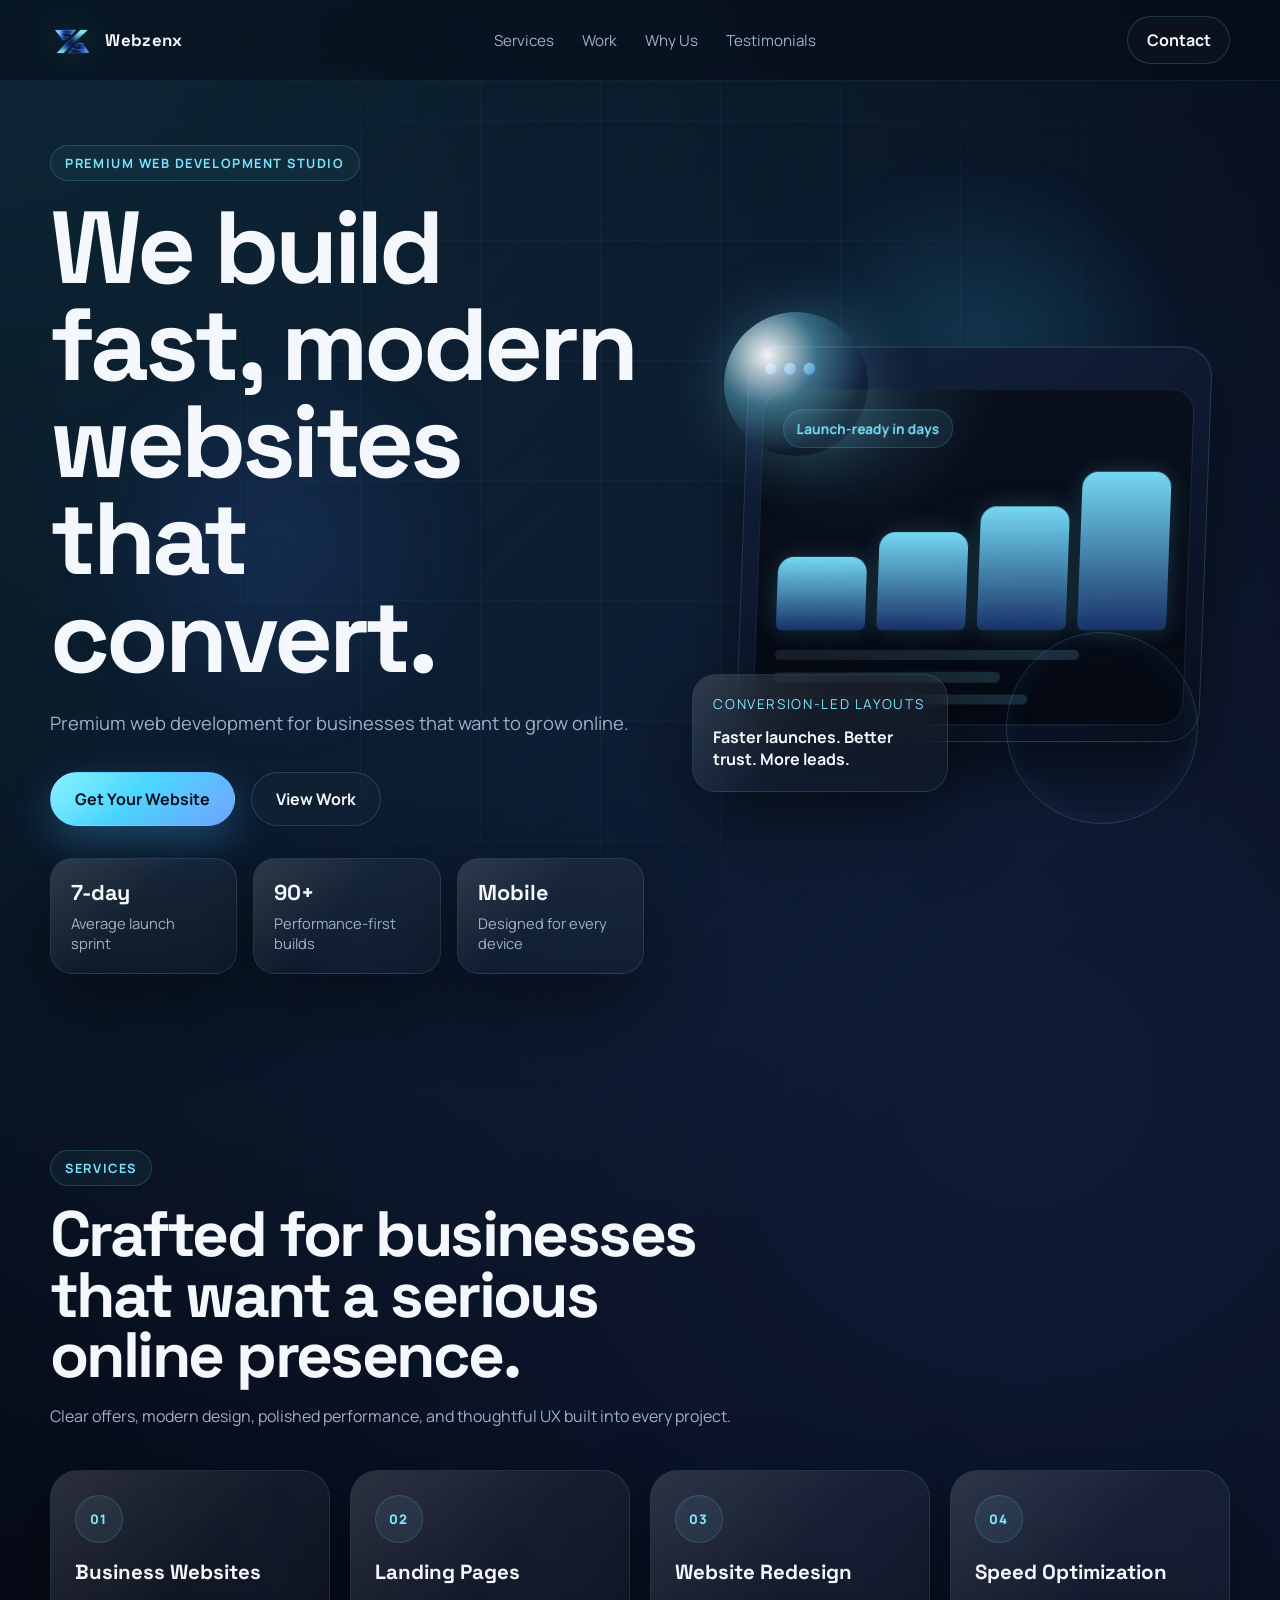
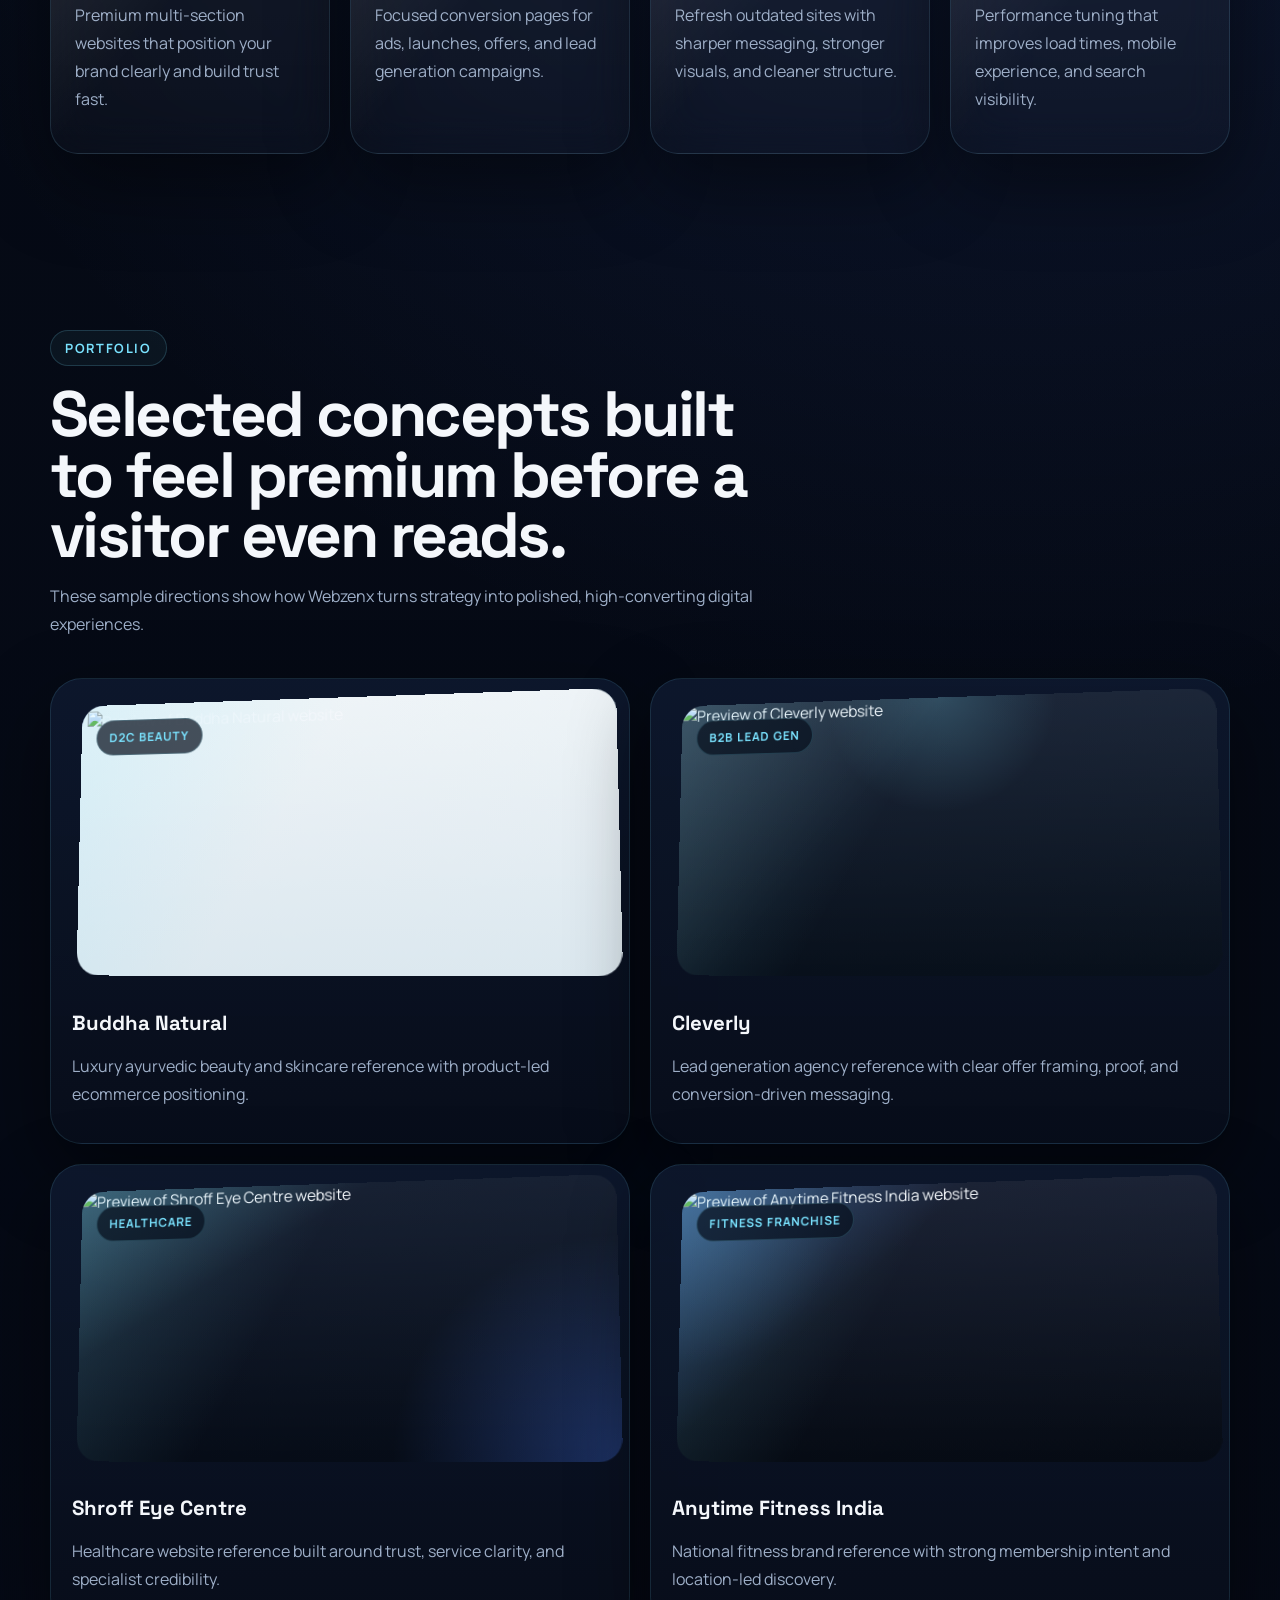
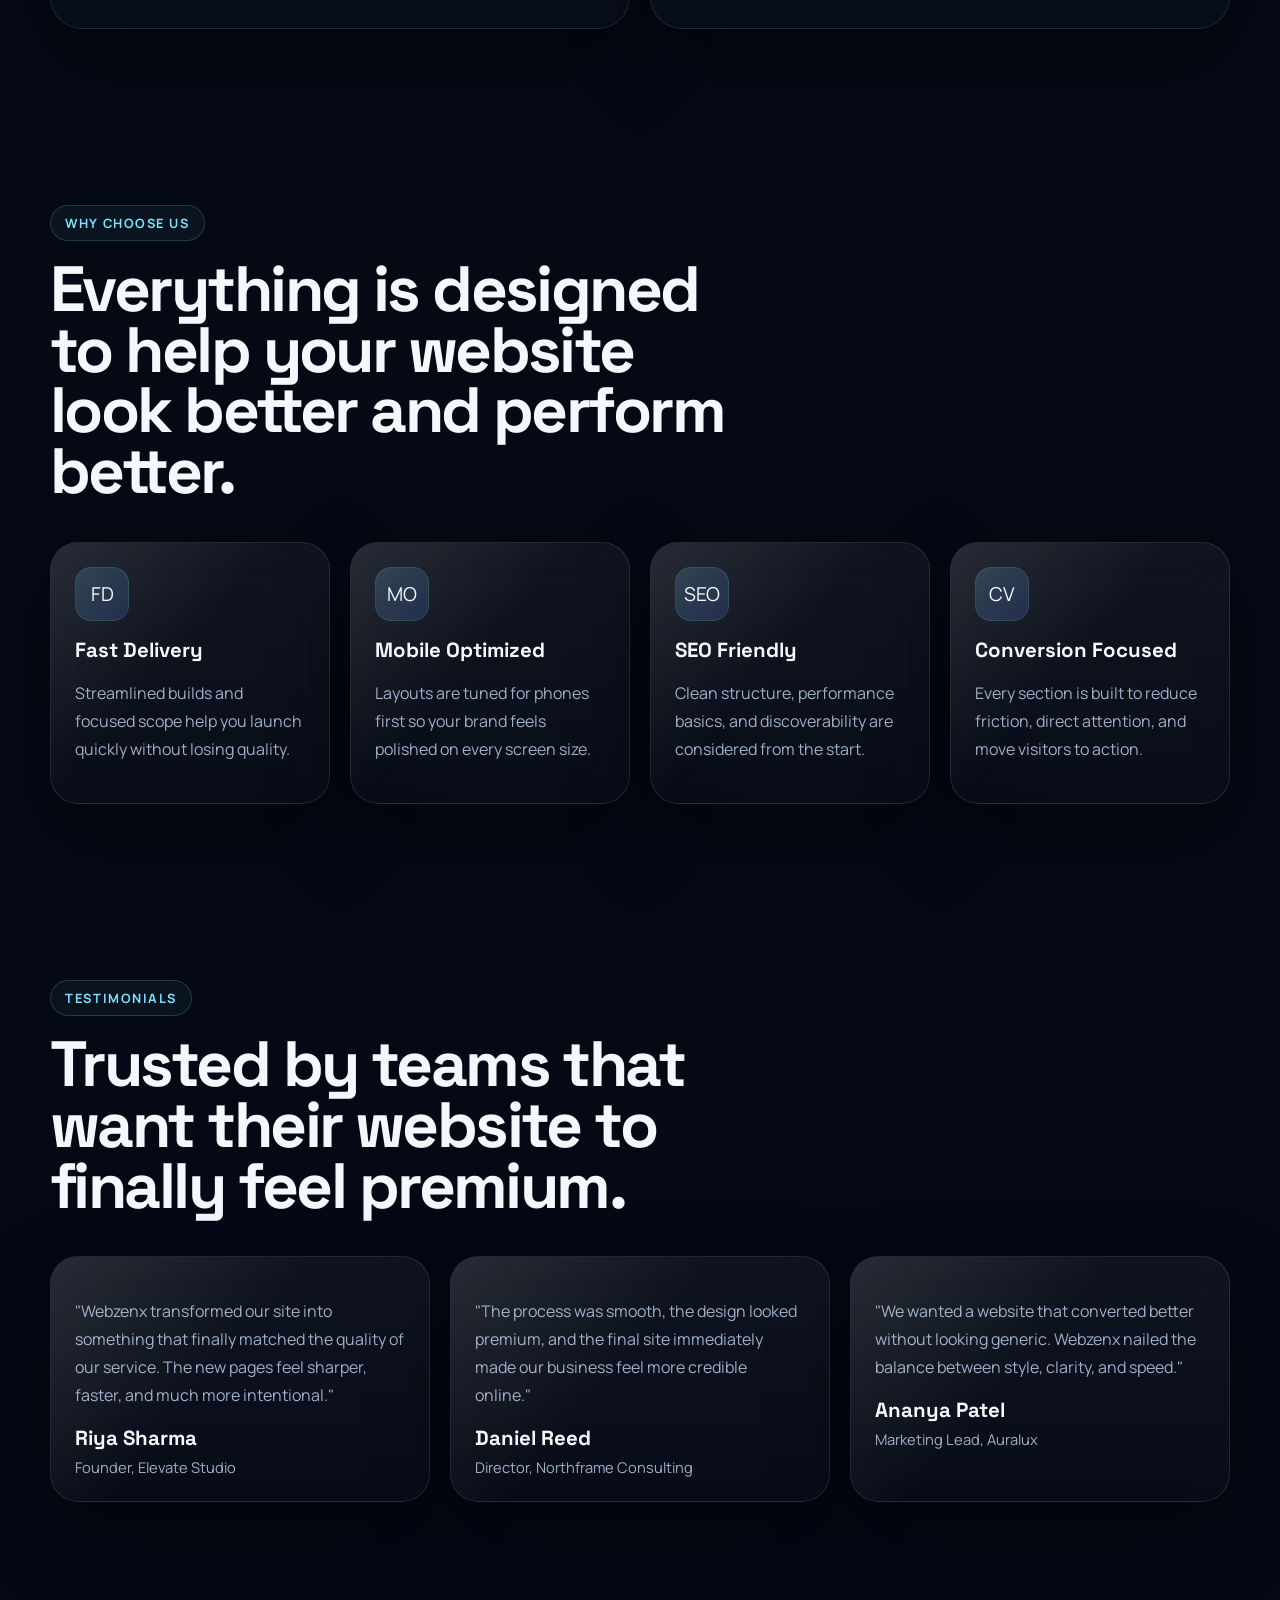
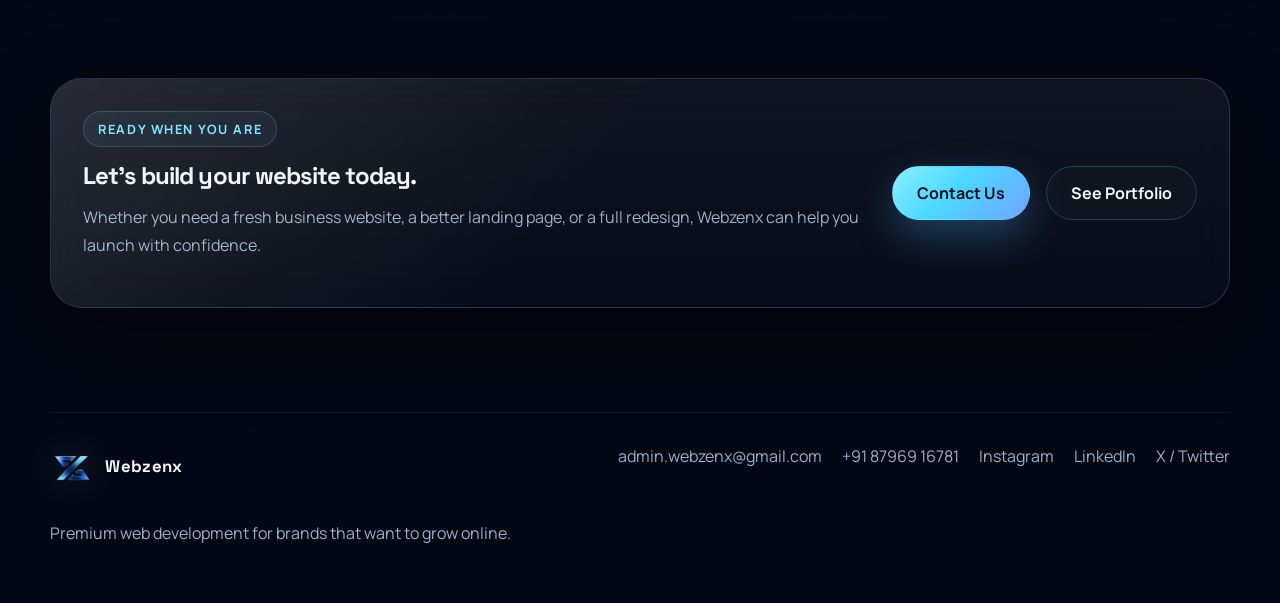
==== index.html @ 7f014e98 "Add files via upload" ====
<!DOCTYPE html>
<html lang="en">
  <head>
    <meta charset="UTF-8" />
    <meta name="viewport" content="width=device-width, initial-scale=1.0" />
    <meta
      name="description"
      content="Webzenx builds fast, modern, conversion-focused websites for ambitious businesses."
    />
    <title>Webzenx | Premium Websites That Convert</title>
    <link rel="preconnect" href="https://fonts.googleapis.com" />
    <link rel="preconnect" href="https://fonts.gstatic.com" crossorigin />
    <link
      href="https://fonts.googleapis.com/css2?family=Manrope:wght@400;500;600;700;800&family=Space+Grotesk:wght@500;700&display=swap"
      rel="stylesheet"
    />
    <link rel="stylesheet" href="styles.css" />
  </head>
  <body>
    <div class="page-shell">
      <div class="bg-grid"></div>
      <div class="bg-orb bg-orb-one"></div>
      <div class="bg-orb bg-orb-two"></div>

      <header class="site-header">
        <div class="container nav">
          <a class="brand" href="/" aria-label="Webzenx home">
            <img src="logo.png" alt="Webzenx logo" class="brand-logo" />
            <span>Webzenx</span>
          </a>
          <nav class="nav-links" aria-label="Primary navigation">
            <a href="/services">Services</a>
            <a href="/work">Work</a>
            <a href="/why-us">Why Us</a>
            <a href="/testimonials">Testimonials</a>
          </nav>
          <a class="button button-small button-ghost" href="/contact">Contact</a>
        </div>
      </header>

      <main id="top">
        <section class="hero section">
          <div class="container hero-layout">
            <div class="hero-copy reveal">
              <div class="eyebrow">Premium web development studio</div>
              <h1>We build fast, modern websites that convert.</h1>
              <p class="hero-subtitle">
                Premium web development for businesses that want to grow online.
              </p>
              <div class="hero-actions">
                <a class="button button-primary" href="/contact">Get Your Website</a>
                <a class="button button-secondary" href="/work">View Work</a>
              </div>
              <div class="hero-metrics">
                <div class="metric-card glass-card">
                  <strong>7-day</strong>
                  <span>Average launch sprint</span>
                </div>
                <div class="metric-card glass-card">
                  <strong>90+</strong>
                  <span>Performance-first builds</span>
                </div>
                <div class="metric-card glass-card">
                  <strong>Mobile</strong>
                  <span>Designed for every device</span>
                </div>
              </div>
            </div>

            <div class="hero-visual reveal">
              <div class="visual-shell">
                <div class="floating-panel panel-main">
                  <div class="panel-header">
                    <span></span>
                    <span></span>
                    <span></span>
                  </div>
                  <div class="panel-screen">
                    <div class="screen-pill">Launch-ready in days</div>
                    <div class="screen-chart">
                      <div></div>
                      <div></div>
                      <div></div>
                      <div></div>
                    </div>
                    <div class="screen-lines">
                      <span></span>
                      <span></span>
                      <span></span>
                    </div>
                  </div>
                </div>

                <div class="floating-orb"></div>
                <div class="floating-ring"></div>
                <div class="floating-card glass-card">
                  <p>Conversion-led layouts</p>
                  <strong>Faster launches. Better trust. More leads.</strong>
                </div>
              </div>
            </div>
          </div>
        </section>

        <section class="section" id="services">
          <div class="container">
            <div class="section-heading reveal">
              <div class="eyebrow">Services</div>
              <h2>Crafted for businesses that want a serious online presence.</h2>
              <p>
                Clear offers, modern design, polished performance, and thoughtful UX
                built into every project.
              </p>
            </div>
            <div class="service-grid">
              <article class="service-card glass-card reveal">
                <div class="service-icon">01</div>
                <h3>Business Websites</h3>
                <p>Premium multi-section websites that position your brand clearly and build trust fast.</p>
              </article>
              <article class="service-card glass-card reveal">
                <div class="service-icon">02</div>
                <h3>Landing Pages</h3>
                <p>Focused conversion pages for ads, launches, offers, and lead generation campaigns.</p>
              </article>
              <article class="service-card glass-card reveal">
                <div class="service-icon">03</div>
                <h3>Website Redesign</h3>
                <p>Refresh outdated sites with sharper messaging, stronger visuals, and cleaner structure.</p>
              </article>
              <article class="service-card glass-card reveal">
                <div class="service-icon">04</div>
                <h3>Speed Optimization</h3>
                <p>Performance tuning that improves load times, mobile experience, and search visibility.</p>
              </article>
            </div>
          </div>
        </section>

        <section class="section portfolio-section" id="portfolio">
          <div class="container">
            <div class="section-heading reveal">
              <div class="eyebrow">Portfolio</div>
              <h2>Selected concepts built to feel premium before a visitor even reads.</h2>
              <p>
                These sample directions show how Webzenx turns strategy into polished,
                high-converting digital experiences.
              </p>
            </div>
            <div class="portfolio-grid">
              <article class="portfolio-card reveal">
                <a class="portfolio-card-link" href="https://www.buddhanatural.com/" target="_blank" rel="noreferrer" aria-label="Open Buddha Natural website">
                  <div class="portfolio-screen portfolio-screen-one">
                    <img class="portfolio-shot portfolio-shot-contain is-loaded" src="https://www.buddhanatural.com/cdn/shop/collections/face-care-products-by-hazel-natural_853677f4-6e37-4f4f-b504-52a28e10a56e.webp?v=1718446400&amp;width=1500" alt="Preview of Buddha Natural website" decoding="async" fetchpriority="high" />
                    <span class="portfolio-tag">D2C Beauty</span>
                  </div>
                  <div class="portfolio-copy">
                    <h3>Buddha Natural</h3>
                    <p>Luxury ayurvedic beauty and skincare reference with product-led ecommerce positioning.</p>
                  </div>
                </a>
              </article>
              <article class="portfolio-card reveal">
                <a class="portfolio-card-link" href="https://www.cleverly.co/" target="_blank" rel="noreferrer" aria-label="Open Cleverly website">
                  <div class="portfolio-screen portfolio-screen-two">
                    <img class="portfolio-shot is-loaded" src="https://i.vimeocdn.com/video/1943824753-e69571d2709132131354ea204472779b4403b2a6b51ea6b021f54b50b8c540cb-d_1280" alt="Preview of Cleverly website" decoding="async" fetchpriority="high" />
                    <span class="portfolio-tag">B2B Lead Gen</span>
                  </div>
                  <div class="portfolio-copy">
                    <h3>Cleverly</h3>
                    <p>Lead generation agency reference with clear offer framing, proof, and conversion-driven messaging.</p>
                  </div>
                </a>
              </article>
              <article class="portfolio-card reveal">
                <a class="portfolio-card-link" href="https://www.shroffeyecentre.com/" target="_blank" rel="noreferrer" aria-label="Open Shroff Eye Centre website">
                  <div class="portfolio-screen portfolio-screen-three">
                    <img class="portfolio-shot is-loaded" src="https://www.shroffeyecentre.com/wp-content/uploads/2024/10/banner_eyecare1.jpg" alt="Preview of Shroff Eye Centre website" decoding="async" fetchpriority="high" />
                    <span class="portfolio-tag">Healthcare</span>
                  </div>
                  <div class="portfolio-copy">
                    <h3>Shroff Eye Centre</h3>
                    <p>Healthcare website reference built around trust, service clarity, and specialist credibility.</p>
                  </div>
                </a>
              </article>
              <article class="portfolio-card reveal">
                <a class="portfolio-card-link" href="https://www.anytimefitness.co.in/" target="_blank" rel="noreferrer" aria-label="Open Anytime Fitness India website">
                  <div class="portfolio-screen portfolio-screen-four">
                    <img class="portfolio-shot is-loaded" src="https://www.anytimefitness.co.in/wp-content/uploads/2025/12/Untitled-design-23.webp" alt="Preview of Anytime Fitness India website" decoding="async" fetchpriority="high" />
                    <span class="portfolio-tag">Fitness Franchise</span>
                  </div>
                  <div class="portfolio-copy">
                    <h3>Anytime Fitness India</h3>
                    <p>National fitness brand reference with strong membership intent and location-led discovery.</p>
                  </div>
                </a>
              </article>
            </div>
          </div>
        </section>

        <section class="section" id="why-us">
          <div class="container">
            <div class="section-heading reveal">
              <div class="eyebrow">Why Choose Us</div>
              <h2>Everything is designed to help your website look better and perform better.</h2>
            </div>
            <div class="benefit-grid">
              <article class="benefit-card glass-card reveal">
                <div class="benefit-icon">FD</div>
                <h3>Fast Delivery</h3>
                <p>Streamlined builds and focused scope help you launch quickly without losing quality.</p>
              </article>
              <article class="benefit-card glass-card reveal">
                <div class="benefit-icon">MO</div>
                <h3>Mobile Optimized</h3>
                <p>Layouts are tuned for phones first so your brand feels polished on every screen size.</p>
              </article>
              <article class="benefit-card glass-card reveal">
                <div class="benefit-icon">SEO</div>
                <h3>SEO Friendly</h3>
                <p>Clean structure, performance basics, and discoverability are considered from the start.</p>
              </article>
              <article class="benefit-card glass-card reveal">
                <div class="benefit-icon">CV</div>
                <h3>Conversion Focused</h3>
                <p>Every section is built to reduce friction, direct attention, and move visitors to action.</p>
              </article>
            </div>
          </div>
        </section>

        <section class="section" id="testimonials">
          <div class="container">
            <div class="section-heading reveal">
              <div class="eyebrow">Testimonials</div>
              <h2>Trusted by teams that want their website to finally feel premium.</h2>
            </div>
            <div class="testimonial-grid">
              <article class="testimonial-card glass-card reveal">
                <p>"Webzenx transformed our site into something that finally matched the quality of our service. The new pages feel sharper, faster, and much more intentional."</p>
                <strong>Riya Sharma</strong>
                <span>Founder, Elevate Studio</span>
              </article>
              <article class="testimonial-card glass-card reveal">
                <p>"The process was smooth, the design looked premium, and the final site immediately made our business feel more credible online."</p>
                <strong>Daniel Reed</strong>
                <span>Director, Northframe Consulting</span>
              </article>
              <article class="testimonial-card glass-card reveal">
                <p>"We wanted a website that converted better without looking generic. Webzenx nailed the balance between style, clarity, and speed."</p>
                <strong>Ananya Patel</strong>
                <span>Marketing Lead, Auralux</span>
              </article>
            </div>
          </div>
        </section>

        <section class="section cta-section" id="contact">
          <div class="container">
            <div class="cta-shell glass-card reveal">
              <div>
                <div class="eyebrow">Ready when you are</div>
                <h2>Let's build your website today.</h2>
                <p>Whether you need a fresh business website, a better landing page, or a full redesign, Webzenx can help you launch with confidence.</p>
              </div>
              <div class="cta-actions">
                <a class="button button-primary" href="/contact">Contact Us</a>
                <a class="button button-secondary" href="/work">See Portfolio</a>
              </div>
            </div>
          </div>
        </section>
      </main>

      <footer class="site-footer">
        <div class="container footer-layout">
          <div>
            <a class="brand footer-brand" href="/">
              <img src="logo.png" alt="Webzenx logo" class="brand-logo" />
              <span>Webzenx</span>
            </a>
            <p>Premium web development for brands that want to grow online.</p>
          </div>
          <div class="footer-links">
            <a href="mailto:admin.webzenx@gmail.com">admin.webzenx@gmail.com</a>
            <a href="tel:+918796916781">+91 87969 16781</a>
            <a href="https://instagram.com" target="_blank" rel="noreferrer">Instagram</a>
            <a href="https://linkedin.com" target="_blank" rel="noreferrer">LinkedIn</a>
            <a href="https://x.com" target="_blank" rel="noreferrer">X / Twitter</a>
          </div>
        </div>
      </footer>
    </div>
    <script src="script.js"></script>
  </body>
</html>
---- styles.css ----
:root {
  --bg: #060b16;
  --surface-border: rgba(143, 220, 255, 0.14);
  --surface-border-strong: rgba(124, 219, 255, 0.4);
  --text: #f4f7fb;
  --muted: #9eafc8;
  --cyan: #7ae3ff;
  --shadow: 0 30px 80px rgba(0, 0, 0, 0.45);
  --radius-xl: 28px;
  --radius-lg: 22px;
  --container: 1180px;
}

* {
  box-sizing: border-box;
}

html {
  scroll-behavior: smooth;
}

body {
  margin: 0;
  font-family: "Manrope", system-ui, sans-serif;
  background:
    radial-gradient(circle at top left, rgba(54, 207, 255, 0.14), transparent 26%),
    radial-gradient(circle at 80% 20%, rgba(75, 125, 255, 0.14), transparent 28%),
    linear-gradient(180deg, #060b16 0%, #040814 100%);
  color: var(--text);
  min-height: 100vh;
  overflow-x: hidden;
}

a {
  color: inherit;
  text-decoration: none;
}

img {
  display: block;
  max-width: 100%;
}

.page-shell {
  position: relative;
  isolation: isolate;
}

.bg-grid,
.bg-orb {
  position: fixed;
  pointer-events: none;
  z-index: -2;
}

.bg-grid {
  inset: 0;
  background-image:
    linear-gradient(rgba(122, 227, 255, 0.045) 1px, transparent 1px),
    linear-gradient(90deg, rgba(122, 227, 255, 0.045) 1px, transparent 1px);
  background-size: 120px 120px;
  mask-image: radial-gradient(circle at center, black 40%, transparent 88%);
}

.bg-orb {
  width: 28rem;
  height: 28rem;
  border-radius: 999px;
  filter: blur(24px);
  opacity: 0.45;
}

.bg-orb-one {
  top: 9rem;
  right: 6%;
  background: radial-gradient(circle, rgba(54, 207, 255, 0.42), transparent 65%);
}

.bg-orb-two {
  bottom: 8rem;
  left: 4%;
  background: radial-gradient(circle, rgba(75, 125, 255, 0.35), transparent 65%);
}

.container {
  width: min(calc(100% - 2rem), var(--container));
  margin: 0 auto;
}

.section {
  padding: 5.5rem 0;
}

.site-header {
  position: sticky;
  top: 0;
  z-index: 20;
  backdrop-filter: blur(18px);
  background: rgba(6, 11, 22, 0.55);
  border-bottom: 1px solid rgba(122, 227, 255, 0.08);
}

.nav {
  min-height: 5rem;
  display: flex;
  align-items: center;
  justify-content: space-between;
  gap: 1rem;
}

.brand {
  display: inline-flex;
  align-items: center;
  gap: 0.85rem;
  font-family: "Space Grotesk", "Manrope", sans-serif;
  font-size: 1.05rem;
  font-weight: 700;
  letter-spacing: 0.02em;
}

.brand-logo {
  width: 2.6rem;
  height: 2.6rem;
  object-fit: contain;
  filter: drop-shadow(0 0 18px rgba(122, 227, 255, 0.22));
}

.nav-links {
  display: inline-flex;
  align-items: center;
  gap: 1.75rem;
  color: var(--muted);
  font-size: 0.95rem;
}

.nav-links a,
.footer-links a {
  transition: color 180ms ease, text-shadow 180ms ease;
}

.nav-links a:hover,
.footer-links a:hover {
  color: var(--text);
  text-shadow: 0 0 18px rgba(122, 227, 255, 0.28);
}

.button {
  display: inline-flex;
  align-items: center;
  justify-content: center;
  min-height: 3.4rem;
  padding: 0.95rem 1.5rem;
  border-radius: 999px;
  font-weight: 700;
  border: 1px solid transparent;
  transition:
    transform 220ms ease,
    box-shadow 220ms ease,
    border-color 220ms ease,
    background-color 220ms ease;
}

.button:hover {
  transform: translateY(-2px);
}

.button-small {
  min-height: 2.85rem;
  padding: 0.75rem 1.15rem;
}

.button-primary {
  color: #04101e;
  background: linear-gradient(135deg, #8af0ff 0%, #4bd7ff 45%, #72a3ff 100%);
  box-shadow: 0 16px 40px rgba(73, 180, 255, 0.3);
}

.button-primary:hover {
  box-shadow: 0 24px 50px rgba(73, 180, 255, 0.38);
}

.button-secondary,
.button-ghost {
  border-color: rgba(122, 227, 255, 0.18);
  background: rgba(255, 255, 255, 0.02);
  color: var(--text);
}

.button-secondary:hover,
.button-ghost:hover {
  border-color: rgba(122, 227, 255, 0.32);
  background: rgba(122, 227, 255, 0.08);
  box-shadow: 0 18px 36px rgba(22, 74, 108, 0.22);
}

.hero {
  padding-top: 4rem;
  min-height: calc(100vh - 5rem);
  display: flex;
  align-items: center;
}

.hero-layout {
  display: grid;
  grid-template-columns: 1.05fr 0.95fr;
  gap: 3rem;
  align-items: center;
}

.eyebrow {
  display: inline-flex;
  padding: 0.5rem 0.9rem;
  border: 1px solid rgba(122, 227, 255, 0.18);
  background: rgba(122, 227, 255, 0.05);
  color: var(--cyan);
  border-radius: 999px;
  font-size: 0.8rem;
  font-weight: 700;
  letter-spacing: 0.12em;
  text-transform: uppercase;
}

.hero h1,
.section-heading h2,
.cta-shell h2 {
  margin: 1.1rem 0 0;
  font-family: "Space Grotesk", "Manrope", sans-serif;
  line-height: 0.95;
  letter-spacing: -0.04em;
}

.hero h1 {
  max-width: 12ch;
  font-size: clamp(3.3rem, 8vw, 6.7rem);
}

.hero-subtitle,
.section-heading p,
.service-card p,
.portfolio-copy p,
.benefit-card p,
.testimonial-card p,
.cta-shell p,
.site-footer p {
  color: var(--muted);
  line-height: 1.75;
}

.hero-subtitle {
  max-width: 42rem;
  margin: 1.4rem 0 0;
  font-size: 1.15rem;
}

.hero-actions {
  display: flex;
  flex-wrap: wrap;
  gap: 1rem;
  margin-top: 2rem;
}

.hero-metrics {
  display: grid;
  grid-template-columns: repeat(3, minmax(0, 1fr));
  gap: 1rem;
  margin-top: 2rem;
}

.glass-card {
  position: relative;
  overflow: hidden;
  background: linear-gradient(180deg, rgba(255, 255, 255, 0.05), rgba(255, 255, 255, 0.02));
  border: 1px solid var(--surface-border);
  box-shadow: var(--shadow);
  backdrop-filter: blur(22px);
}

.glass-card::before {
  content: "";
  position: absolute;
  inset: 0;
  background: linear-gradient(130deg, rgba(255, 255, 255, 0.1), transparent 45%);
  pointer-events: none;
}

.metric-card {
  padding: 1.25rem;
  border-radius: var(--radius-lg);
}

.metric-card strong {
  display: block;
  font-size: 1.35rem;
  font-family: "Space Grotesk", "Manrope", sans-serif;
}

.metric-card span {
  display: block;
  margin-top: 0.45rem;
  color: var(--muted);
  font-size: 0.92rem;
}

.hero-visual {
  perspective: 1200px;
}

.visual-shell {
  position: relative;
  min-height: 35rem;
}

.floating-panel,
.floating-card,
.floating-ring,
.floating-orb {
  position: absolute;
}

.panel-main {
  top: 4rem;
  right: 1rem;
  width: min(100%, 30rem);
  padding: 1rem;
  border-radius: 2rem;
  background: linear-gradient(160deg, rgba(18, 31, 58, 0.95), rgba(7, 14, 28, 0.86));
  border: 1px solid rgba(122, 227, 255, 0.16);
  box-shadow: 0 30px 60px rgba(0, 0, 0, 0.5), inset 0 1px 0 rgba(255, 255, 255, 0.08);
  transform: rotateY(-15deg) rotateX(8deg);
  animation: drift 9s ease-in-out infinite;
}

.panel-header {
  display: flex;
  gap: 0.5rem;
  padding-bottom: 0.9rem;
}

.panel-header span {
  width: 0.75rem;
  height: 0.75rem;
  border-radius: 999px;
  background: linear-gradient(135deg, #7ae3ff, #4b7dff);
  opacity: 0.72;
}

.panel-screen {
  border-radius: 1.5rem;
  padding: 1.25rem;
  background:
    radial-gradient(circle at 20% 0%, rgba(122, 227, 255, 0.14), transparent 30%),
    linear-gradient(180deg, rgba(9, 16, 29, 0.98), rgba(4, 8, 18, 0.92));
  border: 1px solid rgba(122, 227, 255, 0.12);
}

.screen-pill {
  display: inline-flex;
  padding: 0.55rem 0.8rem;
  border-radius: 999px;
  background: rgba(122, 227, 255, 0.08);
  border: 1px solid rgba(122, 227, 255, 0.18);
  color: var(--cyan);
  font-size: 0.88rem;
  font-weight: 700;
}

.screen-chart {
  display: grid;
  grid-template-columns: repeat(4, 1fr);
  align-items: end;
  gap: 0.75rem;
  height: 10rem;
  margin-top: 1.5rem;
}

.screen-chart div {
  border-radius: 1rem 1rem 0.4rem 0.4rem;
  background: linear-gradient(180deg, rgba(122, 227, 255, 0.95), rgba(58, 120, 255, 0.35));
  box-shadow: 0 0 24px rgba(122, 227, 255, 0.18);
}

.screen-chart div:nth-child(1) { height: 46%; }
.screen-chart div:nth-child(2) { height: 62%; }
.screen-chart div:nth-child(3) { height: 78%; }
.screen-chart div:nth-child(4) { height: 100%; }

.screen-lines {
  margin-top: 1.25rem;
}

.screen-lines span {
  display: block;
  height: 0.65rem;
  margin-top: 0.75rem;
  border-radius: 999px;
  background: linear-gradient(90deg, rgba(255, 255, 255, 0.08), rgba(122, 227, 255, 0.16));
}

.screen-lines span:nth-child(1) { width: 78%; }
.screen-lines span:nth-child(2) { width: 58%; }
.screen-lines span:nth-child(3) { width: 65%; }

.floating-card {
  left: 0;
  bottom: 3rem;
  width: 16rem;
  padding: 1.25rem;
  border-radius: 1.5rem;
  animation: drift 7.5s ease-in-out infinite reverse;
}

.floating-card p {
  margin: 0;
  font-size: 0.85rem;
  color: var(--cyan);
  text-transform: uppercase;
  letter-spacing: 0.12em;
}

.floating-card strong {
  display: block;
  margin-top: 0.8rem;
  line-height: 1.4;
  font-size: 1rem;
}

.floating-orb {
  top: 2rem;
  left: 2rem;
  width: 9rem;
  height: 9rem;
  border-radius: 999px;
  background: radial-gradient(circle at 30% 30%, rgba(255, 255, 255, 0.95), rgba(122, 227, 255, 0.4), rgba(75, 125, 255, 0.02) 70%);
  box-shadow: 0 0 60px rgba(122, 227, 255, 0.25);
  animation: pulse-float 8s ease-in-out infinite;
}

.floating-ring {
  right: 2rem;
  bottom: 1rem;
  width: 12rem;
  height: 12rem;
  border-radius: 999px;
  border: 1px solid rgba(122, 227, 255, 0.18);
  box-shadow: inset 0 0 30px rgba(122, 227, 255, 0.06);
  animation: spin-slow 18s linear infinite;
}

.page-hero {
  padding-top: 3rem;
}

.page-hero-shell,
.info-panel,
.detail-card,
.contact-card,
.contact-form,
.quote-card,
.process-card,
.service-detail-card {
  border-radius: 2rem;
}

.page-hero-shell {
  display: grid;
  grid-template-columns: 1.1fr 0.9fr;
  gap: 2rem;
  align-items: center;
  padding: 2rem;
}

.page-hero-copy h1 {
  margin: 1rem 0 0;
  font-family: "Space Grotesk", "Manrope", sans-serif;
  font-size: clamp(2.8rem, 6vw, 5.4rem);
  line-height: 0.95;
  letter-spacing: -0.04em;
}

.page-hero-copy p {
  margin-top: 1rem;
  color: var(--muted);
  line-height: 1.8;
}

.page-hero-actions {
  display: flex;
  flex-wrap: wrap;
  gap: 1rem;
  margin-top: 1.75rem;
}

.page-hero-art {
  min-height: 24rem;
  position: relative;
}

.art-card,
.art-float,
.art-glow {
  position: absolute;
}

.art-card {
  inset: 2rem 2rem auto auto;
  width: min(100%, 24rem);
  min-height: 16rem;
  padding: 1.4rem;
  background: linear-gradient(180deg, rgba(16, 28, 50, 0.94), rgba(8, 15, 28, 0.9));
  border: 1px solid rgba(122, 227, 255, 0.16);
  box-shadow: var(--shadow);
  transform: rotateY(-12deg) rotateX(8deg);
}

.art-card::before,
.art-card::after {
  content: "";
  display: block;
  border-radius: 1rem;
}

.art-card::before {
  height: 1rem;
  width: 6rem;
  background: rgba(122, 227, 255, 0.14);
}

.art-card::after {
  margin-top: 1rem;
  height: 10rem;
  background:
    linear-gradient(180deg, rgba(122, 227, 255, 0.25), rgba(75, 125, 255, 0.12)),
    linear-gradient(90deg, rgba(255, 255, 255, 0.04) 1px, transparent 1px),
    linear-gradient(rgba(255, 255, 255, 0.04) 1px, transparent 1px);
  background-size: auto, 28px 28px, 28px 28px;
}

.art-float {
  left: 0;
  bottom: 1rem;
  width: 14rem;
  padding: 1.1rem 1.2rem;
}

.art-float p,
.art-float strong {
  margin: 0;
}

.art-float p {
  color: var(--cyan);
  font-size: 0.82rem;
  text-transform: uppercase;
  letter-spacing: 0.1em;
}

.art-float strong {
  display: block;
  margin-top: 0.75rem;
  line-height: 1.5;
}

.art-glow {
  top: 0;
  left: 4rem;
  width: 10rem;
  height: 10rem;
  border-radius: 999px;
  background: radial-gradient(circle, rgba(122, 227, 255, 0.55), rgba(122, 227, 255, 0.08) 55%, transparent 70%);
  filter: blur(8px);
}

.stats-grid,
.detail-grid,
.process-grid,
.quote-grid,
.contact-grid {
  display: grid;
  gap: 1.25rem;
}

.stats-grid {
  grid-template-columns: repeat(3, minmax(0, 1fr));
  margin-top: 2rem;
}

.stat-card,
.detail-card,
.quote-card,
.process-card,
.service-detail-card,
.contact-card,
.contact-form {
  padding: 1.5rem;
}

.stat-card strong,
.detail-card h3,
.quote-card strong,
.process-card h3,
.service-detail-card h3,
.contact-card h3 {
  font-family: "Space Grotesk", "Manrope", sans-serif;
}

.stat-card strong {
  display: block;
  font-size: 1.7rem;
}

.stat-card span {
  display: block;
  margin-top: 0.4rem;
  color: var(--muted);
}

.detail-grid,
.process-grid {
  grid-template-columns: repeat(2, minmax(0, 1fr));
  margin-top: 2rem;
}

.detail-card p,
.service-detail-card p,
.quote-card p,
.process-card p,
.contact-card p,
.contact-form p {
  color: var(--muted);
  line-height: 1.75;
}

.detail-list,
.service-list,
.contact-list {
  display: grid;
  gap: 0.7rem;
  margin: 1.2rem 0 0;
  padding: 0;
  list-style: none;
}

.detail-list li,
.service-list li,
.contact-list li {
  color: var(--text);
  background: rgba(122, 227, 255, 0.04);
  border: 1px solid rgba(122, 227, 255, 0.08);
  border-radius: 1rem;
  padding: 0.85rem 1rem;
}

.service-detail-grid {
  display: grid;
  grid-template-columns: repeat(2, minmax(0, 1fr));
  gap: 1.25rem;
  margin-top: 2rem;
}

.quote-grid {
  grid-template-columns: repeat(3, minmax(0, 1fr));
  margin-top: 2rem;
}

.quote-card {
  position: relative;
}

.quote-card::before {
  content: '"';
  position: absolute;
  top: 1rem;
  right: 1.2rem;
  font-family: "Space Grotesk", "Manrope", sans-serif;
  font-size: 4rem;
  line-height: 1;
  color: rgba(122, 227, 255, 0.12);
}

.process-card .step {
  display: inline-flex;
  align-items: center;
  justify-content: center;
  width: 2.2rem;
  height: 2.2rem;
  border-radius: 999px;
  border: 1px solid rgba(122, 227, 255, 0.18);
  color: var(--cyan);
  font-size: 0.85rem;
  font-weight: 800;
}

.contact-grid {
  grid-template-columns: 0.85fr 1.15fr;
  margin-top: 2rem;
}

.contact-form form {
  display: grid;
  gap: 1rem;
}

.form-row {
  display: grid;
  grid-template-columns: repeat(2, minmax(0, 1fr));
  gap: 1rem;
}

.field {
  display: grid;
  gap: 0.55rem;
}

.field label {
  font-size: 0.92rem;
  color: var(--text);
  font-weight: 700;
}

.field input,
.field select,
.field textarea {
  width: 100%;
  border: 1px solid rgba(122, 227, 255, 0.14);
  background: rgba(255, 255, 255, 0.03);
  color: var(--text);
  border-radius: 1rem;
  padding: 0.95rem 1rem;
  font: inherit;
  outline: none;
  transition: border-color 180ms ease, box-shadow 180ms ease, background-color 180ms ease;
}

.field textarea {
  min-height: 11rem;
  resize: vertical;
}

.field input:focus,
.field select:focus,
.field textarea:focus {
  border-color: rgba(122, 227, 255, 0.42);
  box-shadow: 0 0 0 4px rgba(122, 227, 255, 0.08);
  background: rgba(255, 255, 255, 0.05);
}

.form-note {
  color: var(--muted);
  font-size: 0.92rem;
  line-height: 1.7;
}

.section-heading {
  max-width: 44rem;
}

.section-heading h2 {
  font-size: clamp(2.2rem, 5vw, 4.1rem);
}

.section-heading p {
  margin-top: 1rem;
}

.service-grid,
.portfolio-grid,
.benefit-grid,
.testimonial-grid {
  display: grid;
  gap: 1.25rem;
  margin-top: 2.5rem;
}

.service-grid {
  grid-template-columns: repeat(4, minmax(0, 1fr));
}

.service-card,
.benefit-card,
.testimonial-card {
  border-radius: var(--radius-xl);
  padding: 1.5rem;
  transition: transform 220ms ease, border-color 220ms ease, box-shadow 220ms ease;
}

.service-card:hover,
.benefit-card:hover,
.testimonial-card:hover,
.portfolio-card:hover {
  transform: translateY(-6px);
  border-color: var(--surface-border-strong);
  box-shadow: 0 26px 60px rgba(0, 0, 0, 0.4), 0 0 40px rgba(58, 207, 255, 0.08);
}

.service-icon {
  width: 3rem;
  height: 3rem;
  border-radius: 999px;
  display: grid;
  place-items: center;
  color: var(--cyan);
  background: rgba(122, 227, 255, 0.07);
  border: 1px solid rgba(122, 227, 255, 0.16);
  font-size: 0.82rem;
  font-weight: 800;
  letter-spacing: 0.14em;
}

.service-card h3,
.portfolio-copy h3,
.benefit-card h3,
.testimonial-card strong {
  margin: 1rem 0 0;
  font-family: "Space Grotesk", "Manrope", sans-serif;
  font-size: 1.28rem;
}

.portfolio-section {
  position: relative;
}

.portfolio-grid {
  grid-template-columns: repeat(2, minmax(0, 1fr));
}

.portfolio-card {
  border-radius: 2rem;
  padding: 1rem;
  background: linear-gradient(180deg, rgba(15, 26, 49, 0.82), rgba(8, 14, 27, 0.94));
  border: 1px solid rgba(122, 227, 255, 0.12);
  box-shadow: var(--shadow);
  transition: transform 220ms ease, box-shadow 220ms ease, border-color 220ms ease;
}

.portfolio-card-link {
  display: block;
}

.portfolio-screen {
  min-height: 17.5rem;
  border-radius: 1.45rem;
  position: relative;
  overflow: hidden;
  isolation: isolate;
  transform: perspective(1200px) rotateX(6deg) rotateY(-9deg);
  transition: transform 220ms ease, box-shadow 220ms ease;
  background:
    linear-gradient(120deg, rgba(122, 227, 255, 0.12), rgba(75, 125, 255, 0.08)),
    linear-gradient(180deg, #0d1730, #07111f);
}

.portfolio-card:hover .portfolio-screen {
  transform: perspective(1200px) rotateX(2deg) rotateY(-3deg) scale(1.02);
  box-shadow: 0 18px 50px rgba(58, 207, 255, 0.2);
}

.portfolio-screen::before,
.portfolio-screen::after {
  content: "";
  position: absolute;
  inset: 0;
  z-index: 2;
}

.portfolio-screen::before {
  background: linear-gradient(rgba(255, 255, 255, 0.05), transparent), linear-gradient(120deg, rgba(122, 227, 255, 0.18), transparent 40%);
}

.portfolio-screen::after {
  display: none;
}

.portfolio-screen-one {
  background: linear-gradient(160deg, rgba(94, 149, 255, 0.42), transparent 40%), radial-gradient(circle at top right, rgba(122, 227, 255, 0.32), transparent 30%), linear-gradient(180deg, #0d1932, #060d1f);
}

.portfolio-screen-two {
  background: linear-gradient(130deg, rgba(255, 255, 255, 0.08), transparent 36%), radial-gradient(circle at top, rgba(122, 227, 255, 0.2), transparent 30%), linear-gradient(180deg, #101b2e, #08101b);
}

.portfolio-screen-three {
  background: linear-gradient(150deg, rgba(122, 227, 255, 0.22), transparent 30%), radial-gradient(circle at bottom right, rgba(75, 125, 255, 0.32), transparent 36%), linear-gradient(180deg, #0b1528, #060c17);
}

.portfolio-screen-four {
  background: linear-gradient(140deg, rgba(75, 125, 255, 0.28), transparent 35%), radial-gradient(circle at top left, rgba(122, 227, 255, 0.2), transparent 30%), linear-gradient(180deg, #0f172a, #060b14);
}

.portfolio-tag {
  position: absolute;
  top: 1rem;
  left: 1rem;
  padding: 0.55rem 0.8rem;
  border-radius: 999px;
  background: rgba(7, 16, 30, 0.72);
  border: 1px solid rgba(122, 227, 255, 0.18);
  color: var(--cyan);
  font-size: 0.78rem;
  font-weight: 700;
  letter-spacing: 0.08em;
  text-transform: uppercase;
  z-index: 3;
}

.portfolio-copy {
  padding: 1.15rem 0.3rem 0.2rem;
}

.portfolio-shot {
  position: absolute;
  inset: 0;
  width: 100%;
  height: 100%;
  object-fit: cover;
  object-position: top center;
  z-index: 1;
  opacity: 0;
  transition: transform 240ms ease, filter 240ms ease, opacity 220ms ease;
}

.portfolio-shot.is-loaded {
  opacity: 1;
}

.portfolio-shot-contain {
  object-fit: contain;
  object-position: center center;
  background: linear-gradient(180deg, #edf3f7, #dce8ef);
  padding: 0.35rem;
}

.portfolio-card:hover .portfolio-shot {
  transform: scale(1.04);
  filter: saturate(1.04) contrast(1.02);
}

.benefit-grid {
  grid-template-columns: repeat(4, minmax(0, 1fr));
}

.benefit-icon {
  width: 3.4rem;
  height: 3.4rem;
  display: grid;
  place-items: center;
  border-radius: 1rem;
  background: linear-gradient(135deg, rgba(122, 227, 255, 0.16), rgba(75, 125, 255, 0.18));
  border: 1px solid rgba(122, 227, 255, 0.12);
  color: var(--text);
  font-size: 1.2rem;
}

.testimonial-grid {
  grid-template-columns: repeat(3, minmax(0, 1fr));
}

.testimonial-card span {
  display: block;
  margin-top: 0.35rem;
  color: var(--muted);
  font-size: 0.92rem;
}

.cta-section {
  padding-bottom: 6.5rem;
}

.cta-shell {
  display: grid;
  grid-template-columns: 1.15fr auto;
  gap: 2rem;
  align-items: center;
  padding: 2rem;
  border-radius: 2rem;
  border-color: rgba(122, 227, 255, 0.2);
}

.cta-actions {
  display: flex;
  flex-wrap: wrap;
  gap: 1rem;
  justify-content: flex-end;
}

.site-footer {
  padding: 0 0 2.5rem;
}

.footer-layout {
  display: flex;
  justify-content: space-between;
  gap: 2rem;
  padding-top: 2rem;
  border-top: 1px solid rgba(122, 227, 255, 0.08);
}

.footer-brand {
  margin-bottom: 1rem;
}

.footer-links {
  display: flex;
  flex-wrap: wrap;
  gap: 1.25rem;
  color: var(--muted);
}

.reveal {
  opacity: 0;
  transform: translateY(30px);
  transition: opacity 700ms ease, transform 700ms ease;
}

.reveal.is-visible {
  opacity: 1;
  transform: translateY(0);
}

@keyframes drift {
  0%, 100% {
    transform: translate3d(0, 0, 0) rotateY(-15deg) rotateX(8deg);
  }

  50% {
    transform: translate3d(0, -16px, 0) rotateY(-9deg) rotateX(10deg);
  }
}

@keyframes pulse-float {
  0%, 100% {
    transform: translateY(0) scale(1);
  }

  50% {
    transform: translateY(-14px) scale(1.04);
  }
}

@keyframes spin-slow {
  from {
    transform: rotate(0deg);
  }

  to {
    transform: rotate(360deg);
  }
}

@media (max-width: 1080px) {
  .hero-layout,
  .cta-shell,
  .service-grid,
  .benefit-grid,
  .testimonial-grid {
    grid-template-columns: 1fr 1fr;
  }

  .hero-layout,
  .cta-shell {
    grid-template-columns: 1fr;
  }

  .portfolio-grid {
    grid-template-columns: 1fr;
  }

  .page-hero-shell,
  .contact-grid,
  .service-detail-grid,
  .quote-grid,
  .stats-grid,
  .detail-grid,
  .process-grid {
    grid-template-columns: 1fr;
  }

  .hero h1 {
    max-width: 14ch;
  }

  .cta-actions {
    justify-content: flex-start;
  }
}

@media (max-width: 760px) {
  .section {
    padding: 4.25rem 0;
  }

  .site-header {
    position: static;
  }

  .nav {
    flex-wrap: wrap;
    padding: 1rem 0;
  }

  .nav-links {
    order: 3;
    width: 100%;
    justify-content: space-between;
    gap: 0.9rem;
    font-size: 0.88rem;
  }

  .hero {
    min-height: auto;
    padding-top: 2rem;
  }

  .hero-subtitle {
    font-size: 1.02rem;
  }

  .hero-actions,
  .cta-actions {
    flex-direction: column;
  }

  .hero-actions .button,
  .cta-actions .button {
    width: 100%;
  }

  .hero-metrics,
  .service-grid,
  .benefit-grid,
  .testimonial-grid {
    grid-template-columns: 1fr;
  }

  .form-row {
    grid-template-columns: 1fr;
  }

  .visual-shell {
    min-height: 28rem;
  }

  .panel-main {
    right: 0;
    width: 100%;
  }

  .floating-card {
    left: auto;
    right: 0;
    bottom: 0;
    width: min(100%, 14rem);
  }

  .floating-ring {
    width: 9rem;
    height: 9rem;
  }

  .footer-layout {
    flex-direction: column;
  }
}

@media (prefers-reduced-motion: reduce) {
  html {
    scroll-behavior: auto;
  }

  *,
  *::before,
  *::after {
    animation: none !important;
    transition: none !important;
  }

  .reveal {
    opacity: 1;
    transform: none;
  }
}
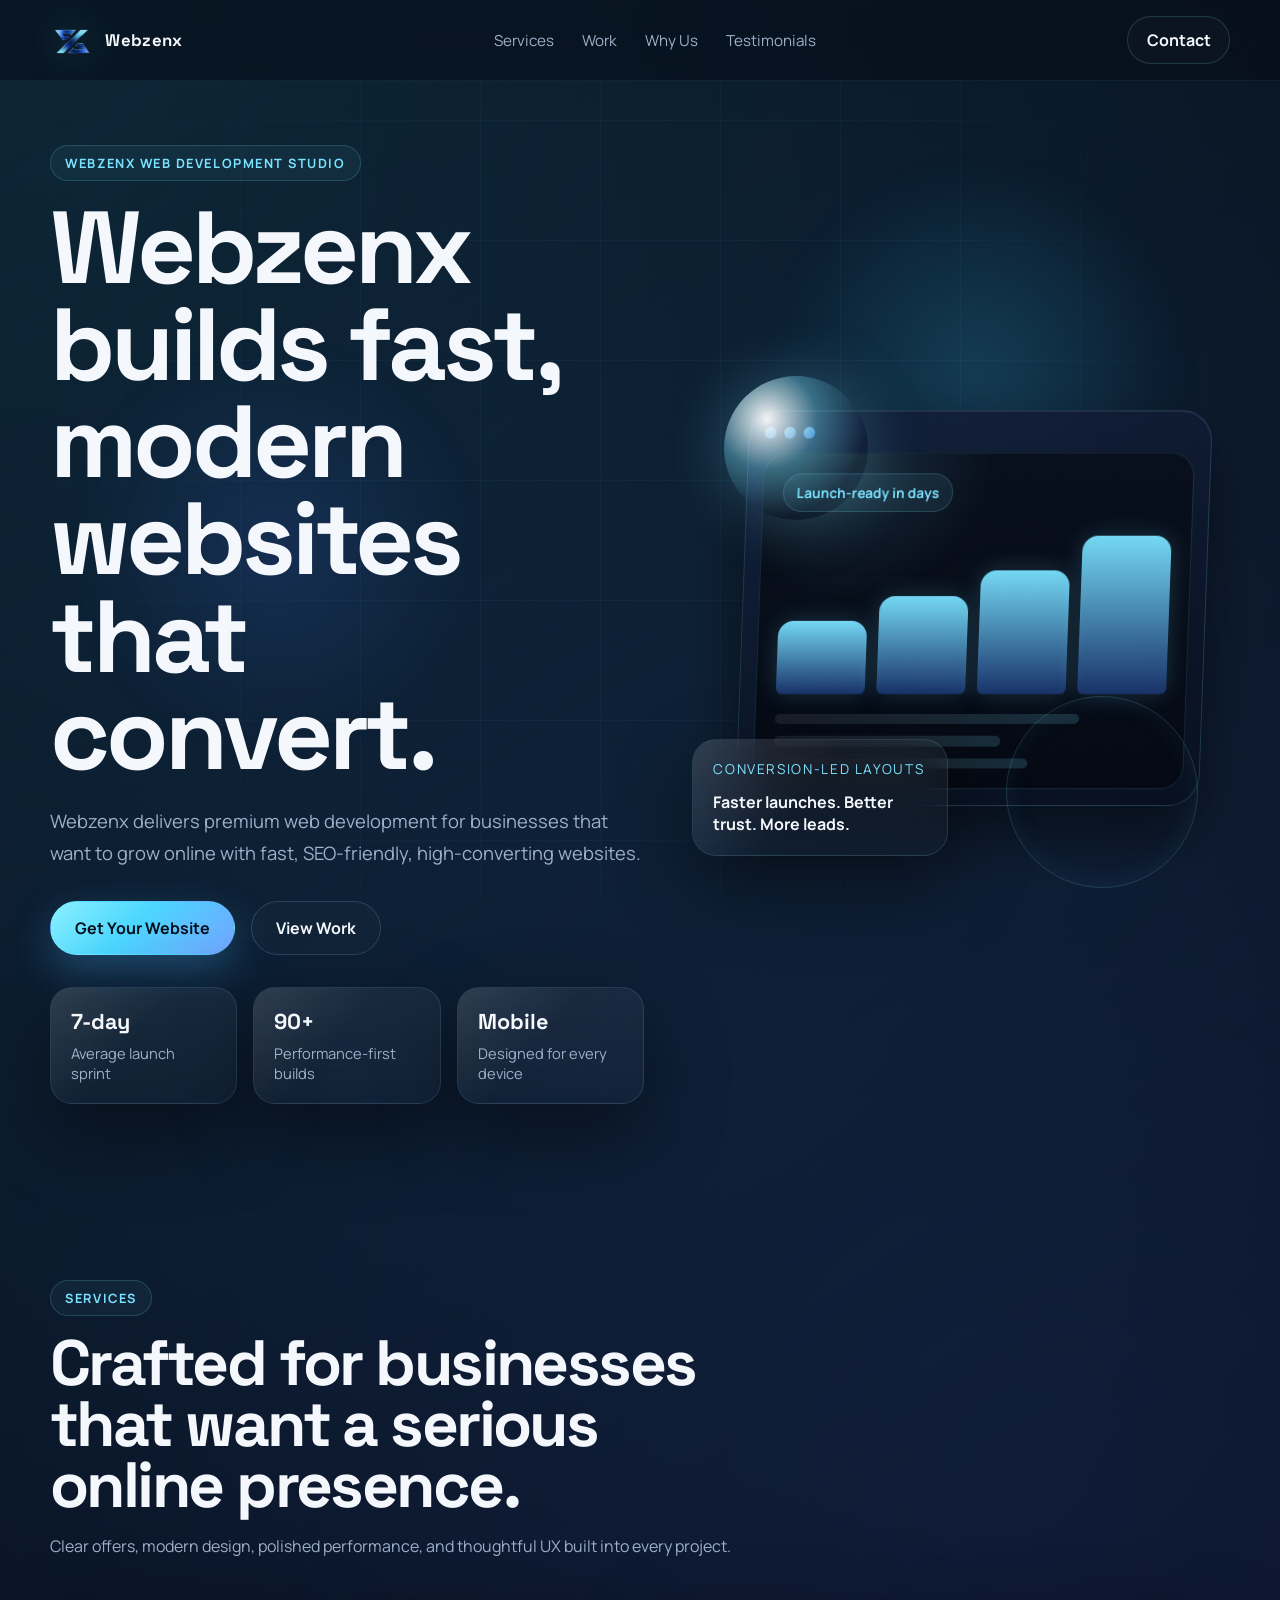
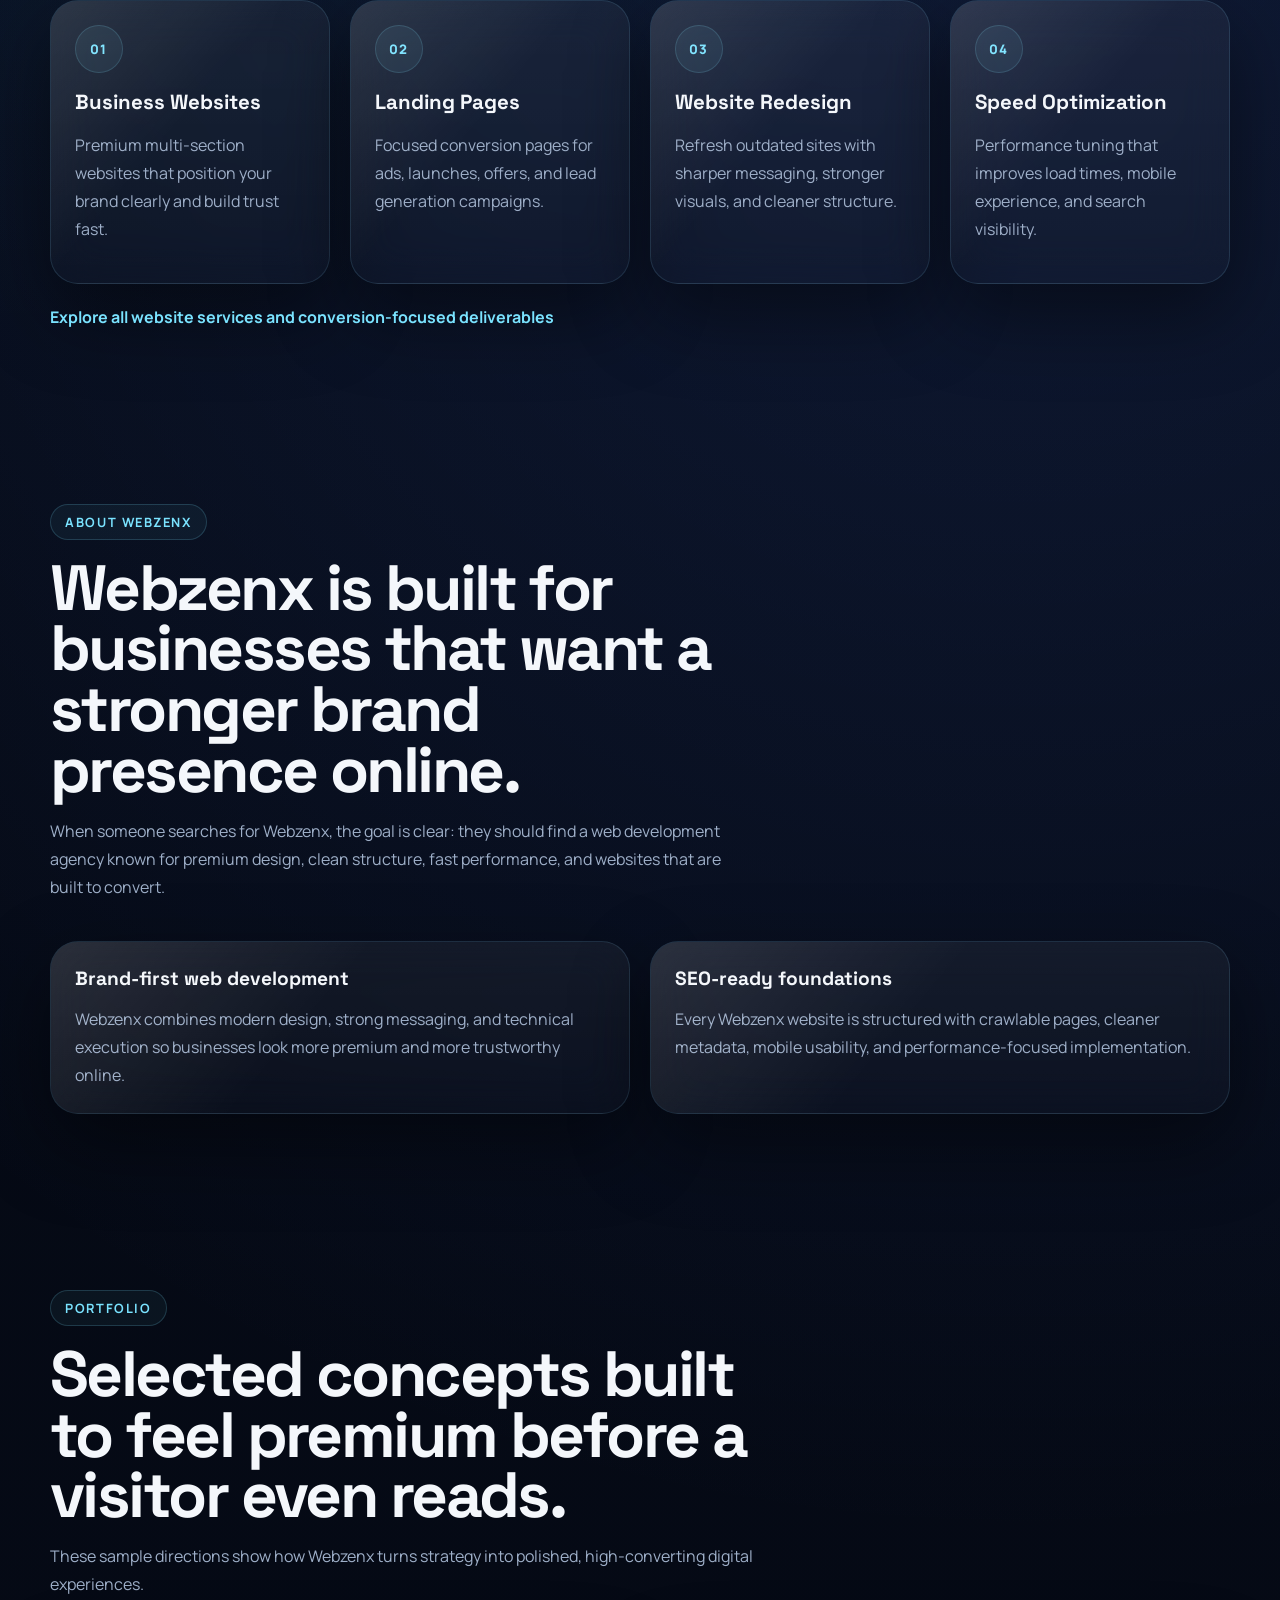
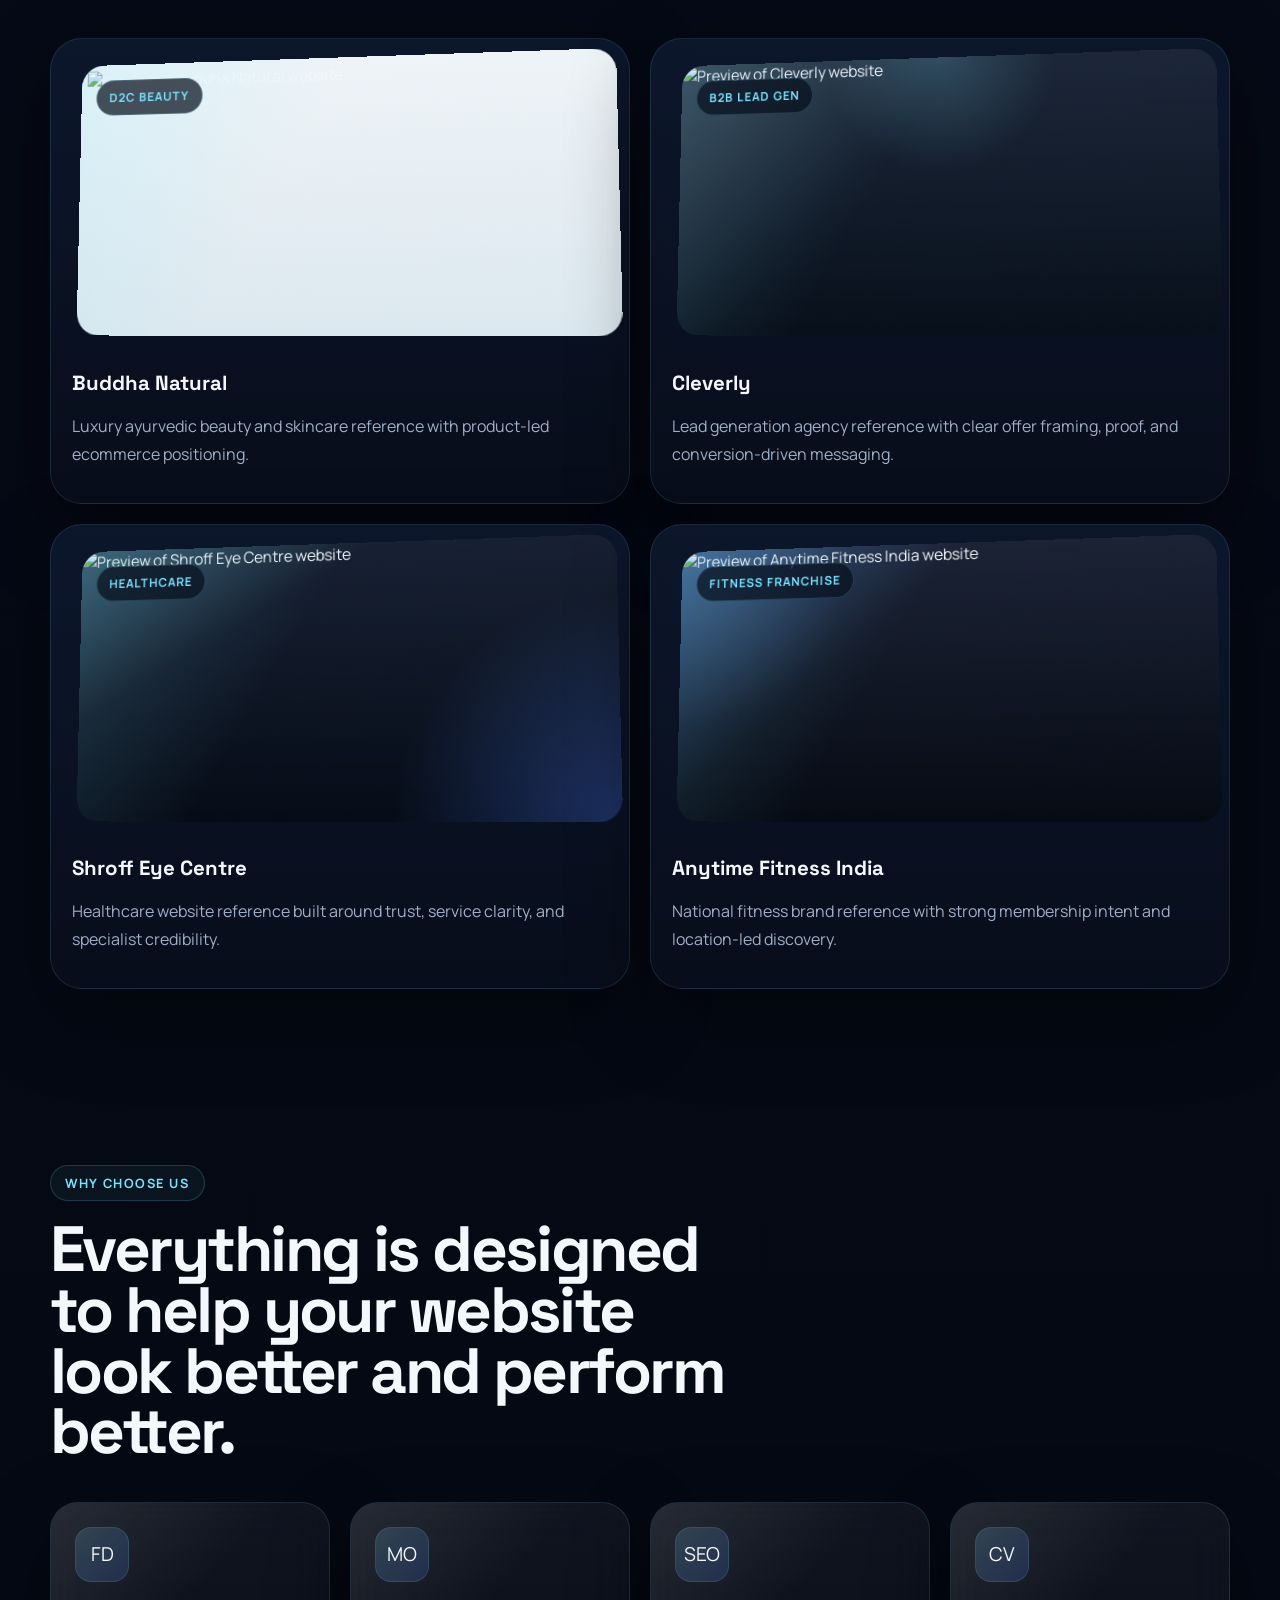
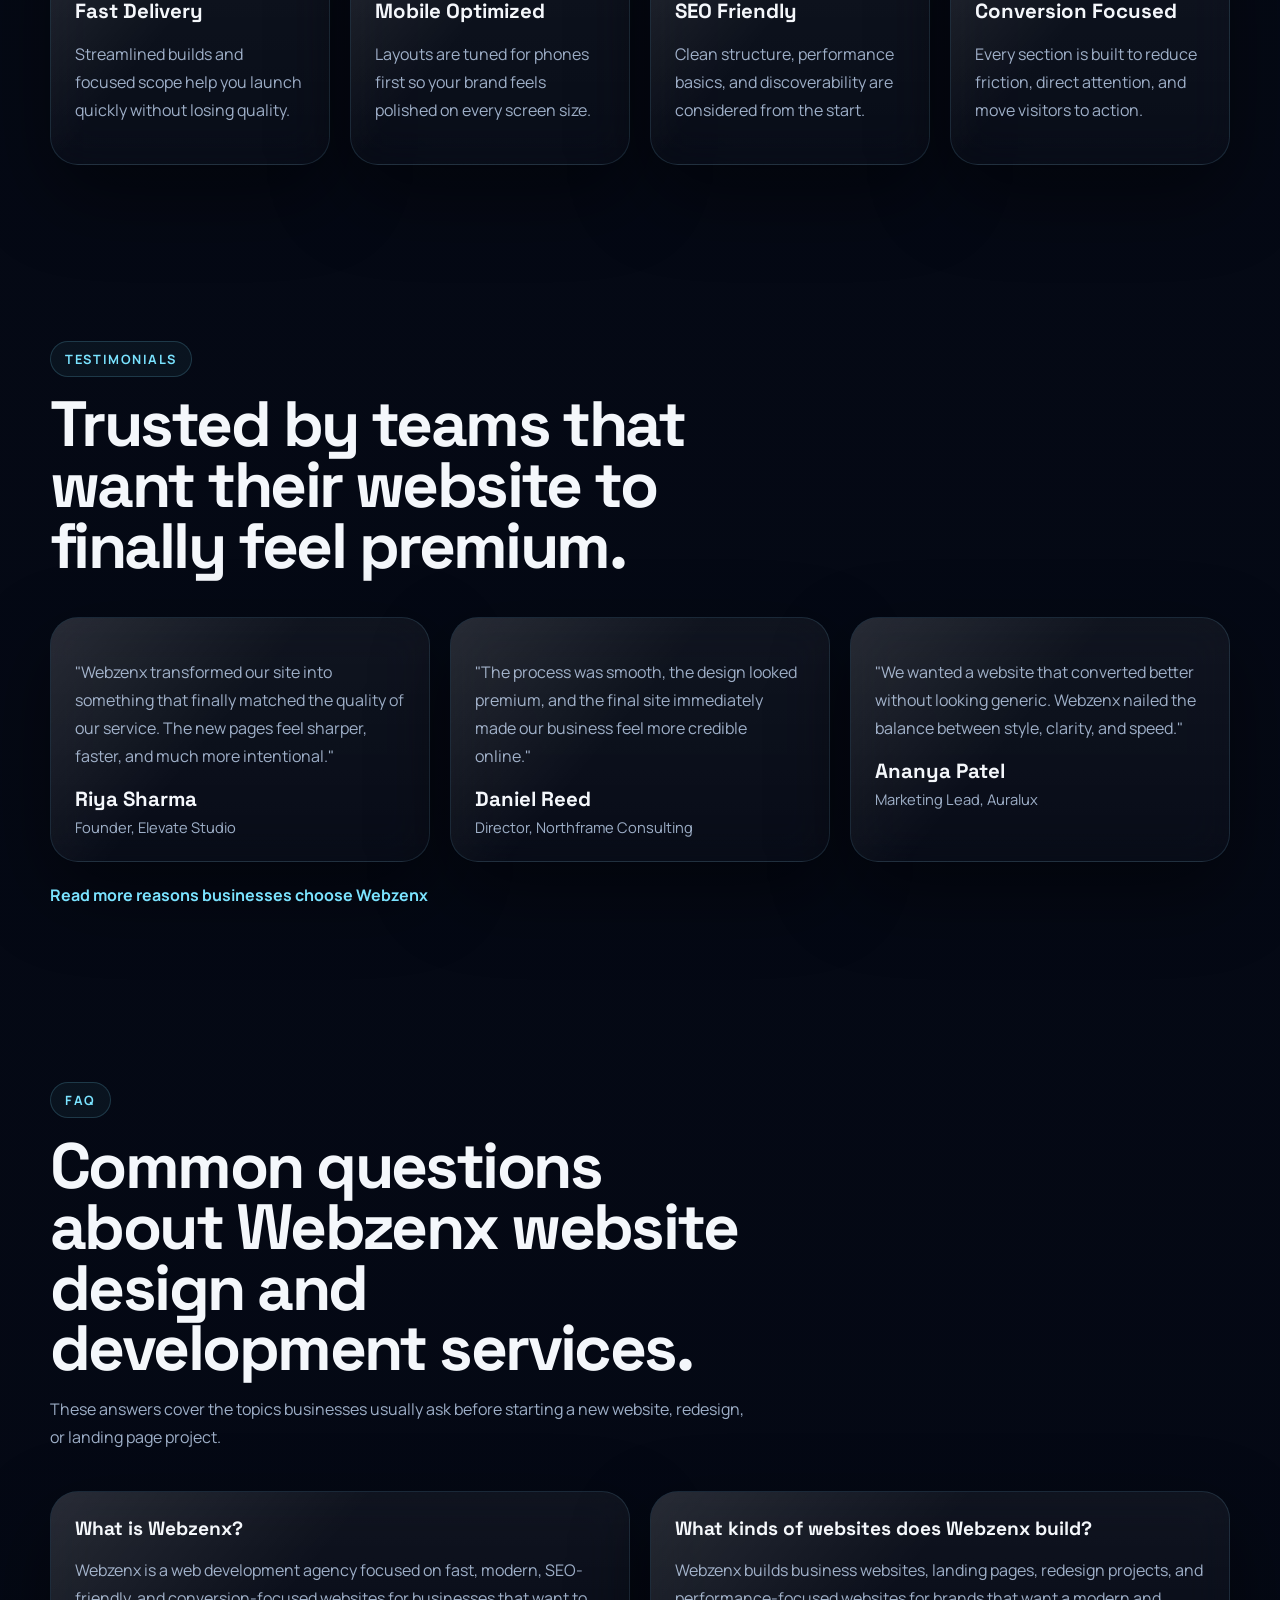
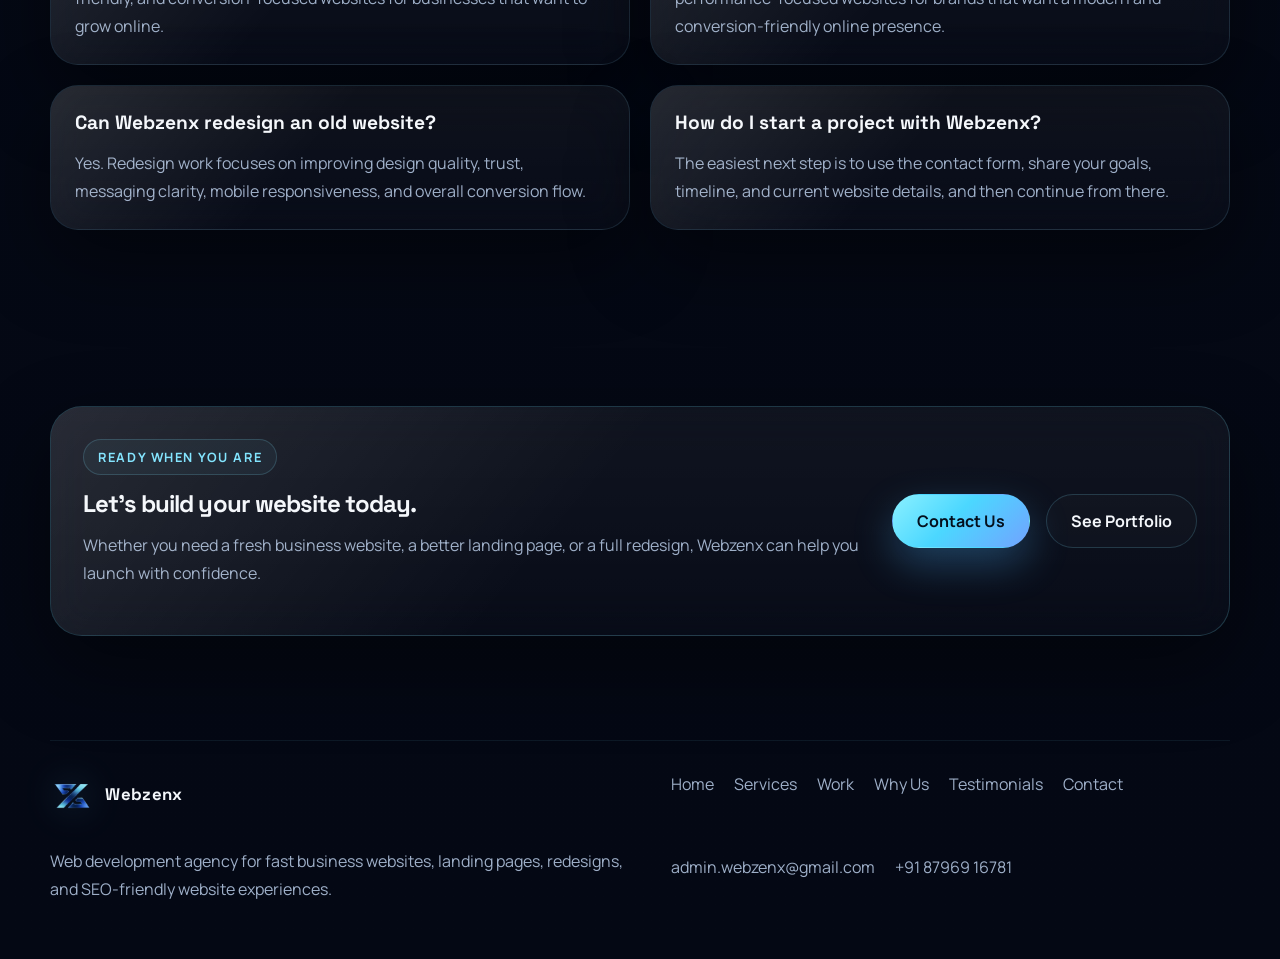
==== commit cd68e078: "Add files via upload" ====
--- a/index.html
+++ b/index.html
@@ -1,13 +1,32 @@
 <!DOCTYPE html>
-<html lang="en">
+<html lang="en-IN">
   <head>
     <meta charset="UTF-8" />
     <meta name="viewport" content="width=device-width, initial-scale=1.0" />
+    <meta name="robots" content="index, follow, max-snippet:-1, max-image-preview:large, max-video-preview:-1" />
+    <meta name="author" content="Webzenx" />
+    <meta name="theme-color" content="#060b16" />
     <meta
       name="description"
-      content="Webzenx builds fast, modern, conversion-focused websites for ambitious businesses."
+      content="Webzenx is a web development agency that builds fast, modern, SEO-friendly business websites, landing pages, redesigns, and high-converting digital experiences for growing brands."
     />
-    <title>Webzenx | Premium Websites That Convert</title>
+    <title>Webzenx | Web Development Agency for Fast, SEO-Friendly Websites</title>
+    <link rel="canonical" href="https://webzenx.vercel.app/" />
+    <link rel="alternate" href="https://webzenx.vercel.app/" hreflang="en-IN" />
+    <link rel="icon" href="/logo.png" type="image/png" />
+    <link rel="apple-touch-icon" href="/logo.png" />
+    <meta property="og:locale" content="en_IN" />
+    <meta property="og:type" content="website" />
+    <meta property="og:site_name" content="Webzenx" />
+    <meta property="og:title" content="Webzenx | Web Development Agency for Fast, SEO-Friendly Websites" />
+    <meta property="og:description" content="Webzenx builds fast websites, landing pages, redesigns, and conversion-focused digital experiences for growing businesses." />
+    <meta property="og:url" content="https://webzenx.vercel.app/" />
+    <meta property="og:image" content="https://webzenx.vercel.app/logo.png" />
+    <meta property="og:image:alt" content="Webzenx logo" />
+    <meta name="twitter:card" content="summary_large_image" />
+    <meta name="twitter:title" content="Webzenx | Web Development Agency for Fast, SEO-Friendly Websites" />
+    <meta name="twitter:description" content="Webzenx builds fast websites, landing pages, redesigns, and conversion-focused digital experiences for growing businesses." />
+    <meta name="twitter:image" content="https://webzenx.vercel.app/logo.png" />
     <link rel="preconnect" href="https://fonts.googleapis.com" />
     <link rel="preconnect" href="https://fonts.gstatic.com" crossorigin />
     <link
@@ -15,6 +34,106 @@
       rel="stylesheet"
     />
     <link rel="stylesheet" href="styles.css" />
+    <script type="application/ld+json">
+      {
+        "@context": "https://schema.org",
+        "@graph": [
+          {
+            "@type": "Organization",
+            "@id": "https://webzenx.vercel.app/#organization",
+            "name": "Webzenx",
+            "url": "https://webzenx.vercel.app/",
+            "logo": {
+              "@type": "ImageObject",
+              "url": "https://webzenx.vercel.app/logo.png"
+            },
+            "description": "Webzenx is a web development agency that builds fast, modern, SEO-friendly websites for growing businesses.",
+            "alternateName": ["Webzenx Agency", "Webzenx Web Development"],
+            "email": "admin.webzenx@gmail.com",
+            "telephone": "+918796916781",
+            "contactPoint": [
+              {
+                "@type": "ContactPoint",
+                "contactType": "sales",
+                "email": "admin.webzenx@gmail.com",
+                "telephone": "+918796916781",
+                "availableLanguage": ["English"]
+              }
+            ]
+          },
+          {
+            "@type": "WebSite",
+            "@id": "https://webzenx.vercel.app/#website",
+            "url": "https://webzenx.vercel.app/",
+            "name": "Webzenx",
+            "publisher": {
+              "@id": "https://webzenx.vercel.app/#organization"
+            },
+            "inLanguage": "en-IN"
+          },
+          {
+            "@type": "WebPage",
+            "@id": "https://webzenx.vercel.app/#webpage",
+            "url": "https://webzenx.vercel.app/",
+            "name": "Webzenx | Web Development Agency for Fast, SEO-Friendly Websites",
+            "description": "Webzenx builds fast, modern, SEO-friendly business websites, landing pages, redesigns, and performance-focused digital experiences.",
+            "isPartOf": {
+              "@id": "https://webzenx.vercel.app/#website"
+            },
+            "about": {
+              "@id": "https://webzenx.vercel.app/#organization"
+            },
+            "inLanguage": "en-IN"
+          },
+          {
+            "@type": "FAQPage",
+            "@id": "https://webzenx.vercel.app/#faq",
+            "mainEntity": [
+              {
+                "@type": "Question",
+                "name": "What is Webzenx?",
+                "acceptedAnswer": {
+                  "@type": "Answer",
+                  "text": "Webzenx is a web development agency focused on fast, modern, SEO-friendly business websites, landing pages, redesigns, and conversion-focused digital experiences."
+                }
+              },
+              {
+                "@type": "Question",
+                "name": "What services does Webzenx offer?",
+                "acceptedAnswer": {
+                  "@type": "Answer",
+                  "text": "Webzenx offers business website design, landing page development, website redesign services, and website speed optimization."
+                }
+              },
+              {
+                "@type": "Question",
+                "name": "Does Webzenx build SEO-friendly websites?",
+                "acceptedAnswer": {
+                  "@type": "Answer",
+                  "text": "Yes. Webzenx builds SEO-friendly websites with clean structure, crawlable internal links, strong page speed foundations, and search-ready metadata."
+                }
+              },
+              {
+                "@type": "Question",
+                "name": "How fast can Webzenx launch a website?",
+                "acceptedAnswer": {
+                  "@type": "Answer",
+                  "text": "Project timelines depend on scope, but Webzenx focuses on efficient delivery so businesses can launch faster without sacrificing quality."
+                }
+              },
+              {
+                "@type": "Question",
+                "name": "Can Webzenx redesign an existing website?",
+                "acceptedAnswer": {
+                  "@type": "Answer",
+                  "text": "Yes. Webzenx can redesign outdated websites to improve brand perception, user experience, mobile usability, page speed, and conversions."
+                }
+              }
+            ]
+          }
+        ]
+      }
+    </script>
   </head>
   <body>
     <div class="page-shell">
@@ -42,10 +161,11 @@
         <section class="hero section">
           <div class="container hero-layout">
             <div class="hero-copy reveal">
-              <div class="eyebrow">Premium web development studio</div>
-              <h1>We build fast, modern websites that convert.</h1>
+              <div class="eyebrow">Webzenx web development studio</div>
+              <h1>Webzenx builds fast, modern websites that convert.</h1>
               <p class="hero-subtitle">
-                Premium web development for businesses that want to grow online.
+                Webzenx delivers premium web development for businesses that want to
+                grow online with fast, SEO-friendly, high-converting websites.
               </p>
               <div class="hero-actions">
                 <a class="button button-primary" href="/contact">Get Your Website</a>
@@ -134,6 +254,39 @@
                 <p>Performance tuning that improves load times, mobile experience, and search visibility.</p>
               </article>
             </div>
+            <p class="section-link-row reveal">
+              <a href="/services">Explore all website services and conversion-focused deliverables</a>
+            </p>
+          </div>
+        </section>
+
+        <section class="section brand-section" id="about-webzenx">
+          <div class="container">
+            <div class="section-heading reveal">
+              <div class="eyebrow">About Webzenx</div>
+              <h2>Webzenx is built for businesses that want a stronger brand presence online.</h2>
+              <p>
+                When someone searches for Webzenx, the goal is clear: they should find
+                a web development agency known for premium design, clean structure, fast
+                performance, and websites that are built to convert.
+              </p>
+            </div>
+            <div class="faq-grid">
+              <article class="faq-card glass-card reveal">
+                <h3>Brand-first web development</h3>
+                <p>
+                  Webzenx combines modern design, strong messaging, and technical
+                  execution so businesses look more premium and more trustworthy online.
+                </p>
+              </article>
+              <article class="faq-card glass-card reveal">
+                <h3>SEO-ready foundations</h3>
+                <p>
+                  Every Webzenx website is structured with crawlable pages, cleaner
+                  metadata, mobile usability, and performance-focused implementation.
+                </p>
+              </article>
+            </div>
           </div>
         </section>
 
@@ -252,6 +405,54 @@
                 <p>"We wanted a website that converted better without looking generic. Webzenx nailed the balance between style, clarity, and speed."</p>
                 <strong>Ananya Patel</strong>
                 <span>Marketing Lead, Auralux</span>
+              </article>
+            </div>
+            <p class="section-link-row reveal">
+              <a href="/testimonials">Read more reasons businesses choose Webzenx</a>
+            </p>
+          </div>
+        </section>
+
+        <section class="section faq-section" id="faq">
+          <div class="container">
+            <div class="section-heading reveal">
+              <div class="eyebrow">FAQ</div>
+              <h2>Common questions about Webzenx website design and development services.</h2>
+              <p>
+                These answers cover the topics businesses usually ask before starting
+                a new website, redesign, or landing page project.
+              </p>
+            </div>
+            <div class="faq-grid">
+              <article class="faq-card glass-card reveal">
+                <h3>What is Webzenx?</h3>
+                <p>
+                  Webzenx is a web development agency focused on fast, modern,
+                  SEO-friendly, and conversion-focused websites for businesses that
+                  want to grow online.
+                </p>
+              </article>
+              <article class="faq-card glass-card reveal">
+                <h3>What kinds of websites does Webzenx build?</h3>
+                <p>
+                  Webzenx builds business websites, landing pages, redesign projects,
+                  and performance-focused websites for brands that want a modern and
+                  conversion-friendly online presence.
+                </p>
+              </article>
+              <article class="faq-card glass-card reveal">
+                <h3>Can Webzenx redesign an old website?</h3>
+                <p>
+                  Yes. Redesign work focuses on improving design quality, trust,
+                  messaging clarity, mobile responsiveness, and overall conversion flow.
+                </p>
+              </article>
+              <article class="faq-card glass-card reveal">
+                <h3>How do I start a project with Webzenx?</h3>
+                <p>
+                  The easiest next step is to use the contact form, share your goals,
+                  timeline, and current website details, and then continue from there.
+                </p>
               </article>
             </div>
           </div>
@@ -281,14 +482,17 @@
               <img src="logo.png" alt="Webzenx logo" class="brand-logo" />
               <span>Webzenx</span>
             </a>
-            <p>Premium web development for brands that want to grow online.</p>
+            <p>Web development agency for fast business websites, landing pages, redesigns, and SEO-friendly website experiences.</p>
           </div>
           <div class="footer-links">
+            <a href="/">Home</a>
+            <a href="/services">Services</a>
+            <a href="/work">Work</a>
+            <a href="/why-us">Why Us</a>
+            <a href="/testimonials">Testimonials</a>
+            <a href="/contact">Contact</a>
             <a href="mailto:admin.webzenx@gmail.com">admin.webzenx@gmail.com</a>
             <a href="tel:+918796916781">+91 87969 16781</a>
-            <a href="https://instagram.com" target="_blank" rel="noreferrer">Instagram</a>
-            <a href="https://linkedin.com" target="_blank" rel="noreferrer">LinkedIn</a>
-            <a href="https://x.com" target="_blank" rel="noreferrer">X / Twitter</a>
           </div>
         </div>
       </footer>
--- a/styles.css
+++ b/styles.css
@@ -762,6 +762,19 @@
   margin-top: 1rem;
 }
 
+.section-link-row {
+  margin: 1.4rem 0 0;
+}
+
+.section-link-row a {
+  color: var(--cyan);
+  font-weight: 700;
+}
+
+.section-link-row a:hover {
+  text-shadow: 0 0 18px rgba(122, 227, 255, 0.28);
+}
+
 .service-grid,
 .portfolio-grid,
 .benefit-grid,
@@ -961,6 +974,30 @@
   font-size: 0.92rem;
 }
 
+.faq-grid {
+  display: grid;
+  grid-template-columns: repeat(2, minmax(0, 1fr));
+  gap: 1.25rem;
+  margin-top: 2.5rem;
+}
+
+.faq-card {
+  padding: 1.5rem;
+  border-radius: var(--radius-xl);
+}
+
+.faq-card h3 {
+  margin: 0;
+  font-family: "Space Grotesk", "Manrope", sans-serif;
+  font-size: 1.2rem;
+}
+
+.faq-card p {
+  margin: 0.9rem 0 0;
+  color: var(--muted);
+  line-height: 1.75;
+}
+
 .cta-section {
   padding-bottom: 6.5rem;
 }
@@ -1070,7 +1107,8 @@
   .quote-grid,
   .stats-grid,
   .detail-grid,
-  .process-grid {
+  .process-grid,
+  .faq-grid {
     grid-template-columns: 1fr;
   }
 
